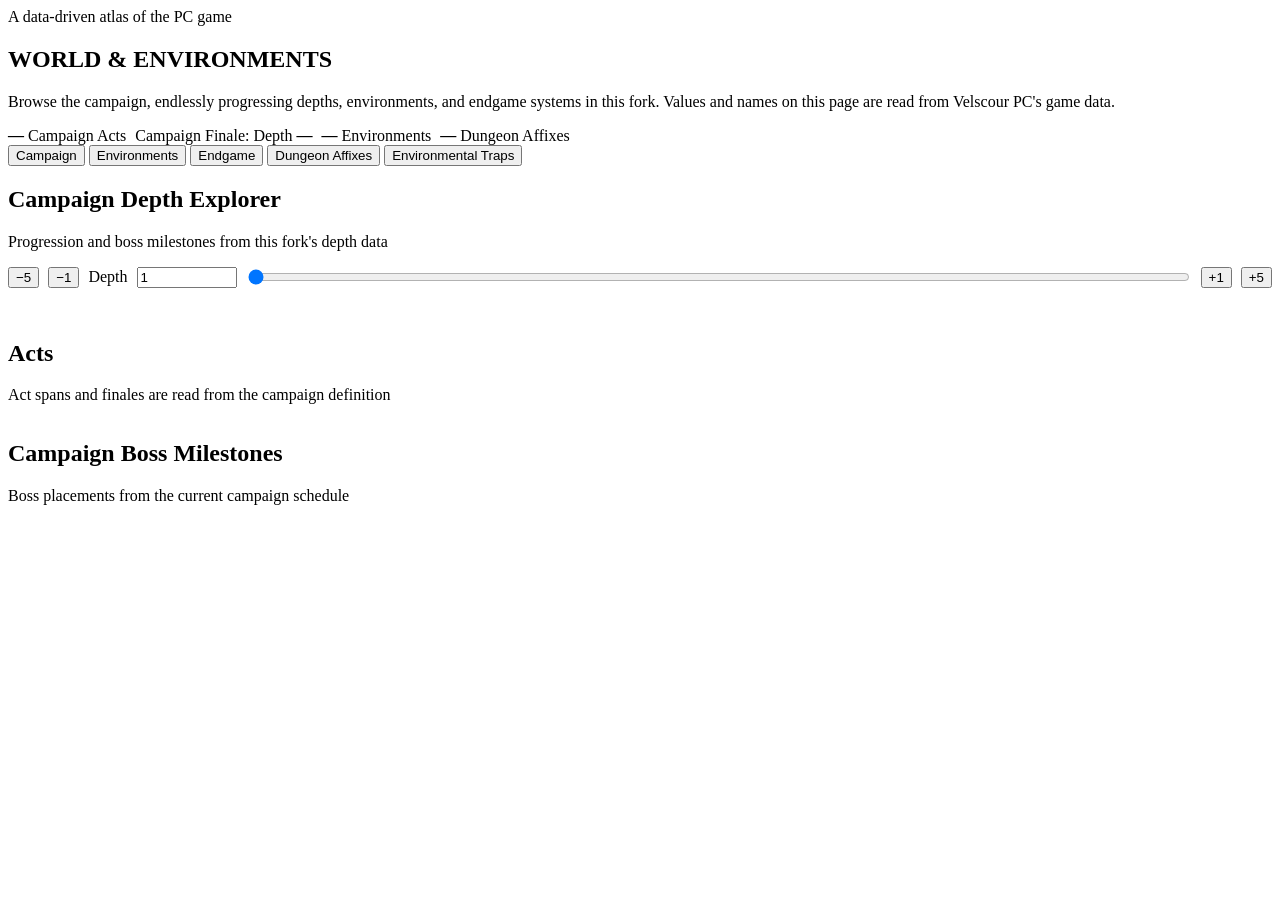
==== world.html @ 5cd25ce1 "Add environment-specific physical traps" ====
<!doctype html>
<html lang="en">
<head>
  <meta charset="utf-8">
  <meta name="viewport" content="width=device-width, initial-scale=1, viewport-fit=cover">
  <meta name="theme-color" content="#090706">
  <meta name="description" content="Explore Velscour PC's four-act, 100-depth campaign, environments, endgame activities, and dungeon affixes using data from the game.">
  <title>Velscour PC Wiki — World &amp; Environments</title>
  <link rel="icon" href="assets/ui/icon.png">
  <link rel="stylesheet" href="css/wiki.css">
  <style>
    .atlas-stats,.atlas-controls,.atlas-jumps,.atlas-tags{display:flex;flex-wrap:wrap;gap:9px;align-items:center}
    .atlas-controls{margin:16px 0}.atlas-controls input[type=range]{flex:1;min-width:180px;accent-color:var(--gold)}
    .atlas-controls input[type=number]{width:92px}.atlas-grid{display:grid;grid-template-columns:repeat(auto-fit,minmax(240px,1fr));gap:14px;margin:16px 0}
    .atlas-card{padding:17px;background:var(--card-bg);border:1px solid var(--border-highlight);border-radius:8px}
    .atlas-card h3{font:700 17px var(--font-title);color:var(--gold-bright);margin:5px 0 9px}.atlas-card p{color:var(--text-dim);line-height:1.5}
    .atlas-list{display:grid;grid-template-columns:repeat(auto-fit,minmax(260px,1fr));gap:10px;margin:14px 0}
    .atlas-row{padding:12px 14px;background:var(--panel);border:1px solid var(--border-soft);border-radius:6px}
    .atlas-row b{color:var(--text)}.atlas-row small{display:block;color:var(--text-dim);margin-top:4px;line-height:1.45}
    .atlas-search{width:min(400px,100%);padding:10px 12px;background:#0c0907;color:var(--text);border:1px solid var(--border-highlight);border-radius:4px}
    .atlas-filter{padding:9px;background:#0c0907;color:var(--text);border:1px solid var(--border-highlight);border-radius:4px}
    .atlas-tab[hidden],.atlas-empty[hidden]{display:none!important}.atlas-count{color:var(--text-dim);font-size:13px}
  </style>
</head>
<body>
  <script src="src/wiki/wiki-boot.js" data-wiki-active="world"></script>
  <section class="wiki-page-hero"><div class="wiki-page-hero-inner">
    <span class="wiki-eyebrow">A data-driven atlas of the PC game</span>
    <h1 class="wiki-page-title">WORLD &amp; <span>ENVIRONMENTS</span></h1>
    <p class="wiki-page-desc">Browse the campaign, endlessly progressing depths, environments, and endgame systems in this fork. Values and names on this page are read from Velscour PC's game data.</p>
    <div class="atlas-stats">
      <span class="wiki-stat-badge"><b id="world-act-count">—</b> Campaign Acts</span>
      <span class="wiki-stat-badge">Campaign Finale: Depth <b id="world-final-depth">—</b></span>
      <span class="wiki-stat-badge"><b id="world-biome-count">—</b> Environments</span>
      <span class="wiki-stat-badge"><b id="world-affix-count">—</b> Dungeon Affixes</span>
    </div>
  </div></section>
  <main class="wiki-main">
    <div class="wiki-tabs" role="tablist" aria-label="World topics">
      <button class="wiki-tab-btn active" type="button" role="tab" data-tab="campaign" aria-selected="true">Campaign</button>
      <button class="wiki-tab-btn" type="button" role="tab" data-tab="environments" aria-selected="false">Environments</button>
      <button class="wiki-tab-btn" type="button" role="tab" data-tab="endgame" aria-selected="false">Endgame</button>
      <button class="wiki-tab-btn" type="button" role="tab" data-tab="affixes" aria-selected="false">Dungeon Affixes</button>
      <button class="wiki-tab-btn" type="button" role="tab" data-tab="hazards" aria-selected="false">Environmental Traps</button>
    </div>
    <section class="atlas-tab" id="panel-campaign" role="tabpanel">
      <div class="wiki-section-header"><h2>Campaign Depth Explorer</h2><span class="wiki-section-sub">Progression and boss milestones from this fork's depth data</span></div>
      <div class="atlas-controls"><button class="wiki-pill" type="button" data-step="-5">−5</button><button class="wiki-pill" type="button" data-step="-1">−1</button><label class="wiki-badge gold" for="depth-number">Depth</label><input id="depth-number" type="number" min="1" value="1"><input id="depth-slider" type="range" min="1" value="1" aria-label="Campaign depth"><button class="wiki-pill" type="button" data-step="1">+1</button><button class="wiki-pill" type="button" data-step="5">+5</button></div>
      <div class="atlas-grid" id="depth-readout" aria-live="polite"></div>
      <div class="atlas-jumps" id="depth-jumps"></div>
      <div class="wiki-section-header"><h2>Acts</h2><span class="wiki-section-sub">Act spans and finales are read from the campaign definition</span></div>
      <div class="atlas-grid" id="acts-grid"></div>
      <div class="wiki-section-header"><h2>Campaign Boss Milestones</h2><span class="wiki-section-sub">Boss placements from the current campaign schedule</span></div>
      <div class="atlas-list" id="boss-list"></div>
    </section>
    <section class="atlas-tab" id="panel-environments" role="tabpanel" hidden>
      <div class="wiki-section-header"><h2>Environments</h2><span class="atlas-count" id="biome-count"></span></div>
      <div class="atlas-controls"><input class="atlas-search" id="biome-search" type="search" placeholder="Search environments, regions, or themes"><select class="atlas-filter" id="biome-filter" aria-label="Filter environment type"><option value="all">All types</option><option value="dungeon">Dungeons</option><option value="overworld">Overworlds</option><option value="town">Towns</option><option value="special">Special areas</option></select></div>
      <div class="atlas-grid" id="biome-grid"></div><p class="atlas-empty" id="biome-empty" hidden>No environments match this search.</p>
    </section>
    <section class="atlas-tab" id="panel-endgame" role="tabpanel" hidden>
      <div class="wiki-section-header"><h2>Beyond the Campaign</h2><span class="wiki-section-sub">Endgame activities remain separate from campaign progression</span></div>
      <div class="atlas-grid" id="endgame-grid"></div>
      <div class="wiki-section-header"><h2>Dungeon Random Events</h2><span class="wiki-section-sub">Names and event categories are read from the game event catalog</span></div>
      <div class="atlas-controls"><input class="atlas-search" id="event-search" type="search" placeholder="Search dungeon events"></div>
      <div class="atlas-grid" id="event-grid"></div>
    </section>
    <section class="atlas-tab" id="panel-affixes" role="tabpanel" hidden>
      <div class="wiki-section-header"><h2>Dungeon Affixes</h2><span class="atlas-count" id="affix-count"></span></div>
      <div class="atlas-controls"><input class="atlas-search" id="affix-search" type="search" placeholder="Search affix names and descriptions"></div>
      <div class="atlas-list" id="affix-list"></div><p class="atlas-empty" id="affix-empty" hidden>No affixes match this search.</p>
    </section>
    <section class="atlas-tab" id="panel-hazards" role="tabpanel" hidden>
      <div class="wiki-section-header"><h2>Environmental Traps</h2><span class="atlas-count" id="trap-type-count"></span></div>
      <p class="wiki-section-sub">Generated combat areas receive up to 3–12 sites, fewer when safe locations are scarce. Periodic hazards use independent randomized 8–16 second cycles; pressure and proximity hazards trigger when approached, and explosive obstacles trigger when destroyed. Standard direct hits start at 4% of target maximum health, heavy hits at 7.5%, capped at 10%; damage-over-time hazards deal 1% per second for at most three seconds. Campaign scaling caps at 1.35× and endgame scaling at 1.75×. Bosses take 20% of normal trap damage, never zero.</p>
      <div class="atlas-grid" id="trap-type-grid"></div>
      <div class="wiki-section-header"><h2>Environment Assignments</h2><span class="wiki-section-sub">Eligible hazards vary by area and its architectural or terrain theme.</span></div>
      <div class="atlas-grid" id="trap-environment-grid"></div>
    </section>
  </main>
  <script type="module">
    import { mountWikiShell, escapeHtml } from './src/wiki/wiki-shell.js';
    import { ACTS, FINAL_DEPTH, ENDGAME_START_DEPTH, MAX_DEPTH, SUPERBOSS_DEPTHS, depthLevel, superbossForDepth } from './src/data/depth.js';
    import { BIOME_BY_ID, BIOMES, BETA_BIOMES, TOWN_BIOME, ACT2_TOWN_BIOME, BREACH_BIOME, SCORPION_KING_PYRAMID_BIOME, biomesForDepth } from './src/data/biomes.js';
    import { DUNGEON_AFFIXES, MAX_AFFIX_SECTIONS, AFFIX_DEPTH_INTERVAL } from './src/data/dungeonaffixes.js';
    import { DUNGEON_EVENTS } from './src/game/dungeonevents.js';
    import { HERESIES, HERESY_MAX_RANK, HERESY_MILESTONES } from './src/data/heresies.js';
    import { MAX_BREACH_FLOOR, breachObjectiveCount } from './src/data/breach.js';
    import { RIFT_INSTABILITIES, PYLONS } from './src/data/rifts.js';
    import { MAX_UNBOUND_DEPTH } from './src/game/unbound.js';
    import { RAID_BOSSES } from './src/game/raid.js';
    import { RARITY, qualityAtDepth } from './src/data/items.js';
    import { ENVIRONMENT_TRAP_TYPES, trapProfileFor } from './src/game/environmenttraps.js';

    mountWikiShell({ active: 'world' });
    const $ = (id) => document.getElementById(id);
    const biomeById = BIOME_BY_ID;
    const allBiomes = [...new Map([TOWN_BIOME, ACT2_TOWN_BIOME, ...BIOMES, ...BETA_BIOMES, BREACH_BIOME, SCORPION_KING_PYRAMID_BIOME].filter(Boolean).map((b) => [b.id, b])).values()];
    $('world-act-count').textContent = String(ACTS.length);
    $('world-final-depth').textContent = String(FINAL_DEPTH);
    $('world-biome-count').textContent = String(allBiomes.length);
    $('world-affix-count').textContent = String(DUNGEON_AFFIXES.length);

    const raidById = Object.fromEntries(RAID_BOSSES.map((b) => [b.id, b]));
    const bossName = (key) => raidById[key]?.name || ({ velscour: 'Velscour' }[key]) || String(key || 'Unknown').replaceAll('_', ' ');
    $('acts-grid').innerHTML = ACTS.map((a) => `<article class="atlas-card"><span class="wiki-badge gold">Act ${a.act} · Depths ${a.start}–${a.end}</span><h3>${escapeHtml(a.name)}</h3><p>Finale at depth ${a.finaleDepth}: <b>${escapeHtml(bossName(a.finaleBoss))}</b>${a.midBoss ? `<br>Mid-act encounter: ${escapeHtml(bossName(a.midBoss))}` : ''}</p></article>`).join('');
    const milestones = Object.entries(SUPERBOSS_DEPTHS).map(([depth, key]) => ({ depth: Number(depth), key })).sort((a,b)=>a.depth-b.depth);
    $('boss-list').innerHTML = milestones.map((m) => `<div class="atlas-row"><b>Depth ${m.depth} · ${escapeHtml(bossName(m.key))}</b><small>${ACTS.find((a) => m.depth >= a.start && m.depth <= a.end)?.name || 'Campaign'}${m.depth === FINAL_DEPTH ? ' · Campaign finale' : ''}</small></div>`).join('');

    const depthSlider = $('depth-slider'), depthNumber = $('depth-number');
    depthSlider.max = String(FINAL_DEPTH); depthNumber.max = String(FINAL_DEPTH);
    function updateDepth(raw) {
      const d = Math.max(1, Math.min(FINAL_DEPTH, Math.round(Number(raw) || 1)));
      depthSlider.value = depthNumber.value = String(d);
      const act = ACTS.find((a) => d >= a.start && d <= a.end) || ACTS[0];
      const boss = superbossForDepth(d);
      const rarity = RARITY[qualityAtDepth(d)] || RARITY[0];
      const available = (biomesForDepth(d) || []).map((id) => biomeById[id]).filter(Boolean);
      $('depth-readout').innerHTML = `<article class="atlas-card"><span class="wiki-eyebrow">Current Act</span><h3>Act ${act.act}: ${escapeHtml(act.name)}</h3><p>Depth ${d} of ${FINAL_DEPTH}${d === FINAL_DEPTH ? ' · Campaign finale' : ''}</p></article><article class="atlas-card"><span class="wiki-eyebrow">Encounter &amp; Progression</span><h3>${boss ? escapeHtml(bossName(boss)) : 'Campaign floor'}</h3><p>Character progression level: ${depthLevel(d)}. ${boss ? 'Boss encounter scheduled at this depth.' : 'Explore the generated floor and follow the active objectives.'}</p></article><article class="atlas-card"><span class="wiki-eyebrow">Ground Gear</span><h3 style="color:${escapeHtml(rarity.color)}">${escapeHtml(rarity.name)}</h3><p>Current depth quality reference. Eligible environments: ${available.length ? available.map((b)=>escapeHtml(b.name)).join(', ') : 'set-piece area'}.</p></article>`;
      const url = new URL(location.href); url.searchParams.set('depth', String(d)); history.replaceState({}, '', url);
    }
    depthSlider.addEventListener('input', () => updateDepth(depthSlider.value));
    depthNumber.addEventListener('change', () => updateDepth(depthNumber.value));
    document.querySelectorAll('[data-step]').forEach((b)=>b.addEventListener('click',()=>updateDepth(Number(depthSlider.value)+Number(b.dataset.step))));
    const jumps = [...new Set([1, ...ACTS.map(a=>a.start), ...ACTS.map(a=>a.finaleDepth), FINAL_DEPTH])].sort((a,b)=>a-b);
    $('depth-jumps').innerHTML = jumps.map((d)=>`<button class="wiki-pill" type="button" data-depth="${d}">Depth ${d}</button>`).join('');
    $('depth-jumps').addEventListener('click',(e)=>{const b=e.target.closest('[data-depth]');if(b)updateDepth(b.dataset.depth)});
    const queryDepth = Number(new URLSearchParams(location.search).get('depth')) || 1;
    updateDepth(queryDepth);

    function renderBiomes() {
      const q = $('biome-search').value.trim().toLowerCase(), type = $('biome-filter').value;
      const rows = allBiomes.filter((b)=>{
        const isTown=!!b.town, isOver=!!b.overworld;
        const kind=isTown?'town':isOver?'overworld':(b.id==='breach'||b.id==='scorpion_king_pyramid')?'special':'dungeon';
        return (type==='all'||type===kind) && (!q||`${b.name} ${b.id} ${(b.adj||[]).join(' ')} ${b.el||''}`.toLowerCase().includes(q));
      });
      $('biome-count').textContent=`${rows.length} of ${allBiomes.length}`;
      $('biome-grid').innerHTML=rows.map((b)=>`<article class="atlas-card"><span class="wiki-badge">${b.town?'Town':b.overworld?'Overworld':(['breach','scorpion_king_pyramid'].includes(b.id)?'Special area':'Dungeon')}</span><h3>${escapeHtml(b.name)}</h3><p>${escapeHtml((b.adj||[]).join(' · ') || 'A region of Velscour.')}</p><div class="atlas-tags"><span class="wiki-badge gold">${escapeHtml((b.el||'physical').toUpperCase())}</span><span class="wiki-badge">${escapeHtml(b.id)}</span></div></article>`).join('');
      $('biome-empty').hidden=rows.length>0;
    }
    $('biome-search').addEventListener('input',renderBiomes); $('biome-filter').addEventListener('change',renderBiomes); renderBiomes();
    const biomeQuery=new URLSearchParams(location.search).get('q'); if(biomeQuery){$('biome-search').value=biomeQuery;renderBiomes()}

    const endgame = [
      {title:'Infinite Depth Progression',text:`The fixed campaign ends at depth ${FINAL_DEPTH}. Endless endgame depths begin at ${ENDGAME_START_DEPTH}; the depth system has no designed finite cap (safe integer ceiling ${MAX_DEPTH.toLocaleString()}).`},
      {title:'Dungeon Affixes',text:`The affix system defines ${DUNGEON_AFFIXES.length} affixes. Campaign/endgame affix selection follows the live depth and completion-streak rules.`},
      {title:'Altar of Heresy',text:`${HERESIES.length} heresies are defined, with a maximum combined rank of ${HERESY_MAX_RANK}. Milestones and effects are calculated from the game's heresy data.`},
      {title:'Abyssal Rifts',text:`Rift runs use the game's current quota, timer, instability, and pylon systems (${RIFT_INSTABILITIES.length} instability entries; ${PYLONS.length} pylon types).`},
      {title:'Eternal Breach',text:`The Breach has ${MAX_BREACH_FLOOR} floors. Its objective count scales from ${breachObjectiveCount(1)} at the opening through ${breachObjectiveCount(MAX_BREACH_FLOOR)} at the final floor.`},
      {title:'Unbound Exploration',text:`The Unbound system has a maximum depth of ${MAX_UNBOUND_DEPTH} and retains its own access and key-spending rules.`},
    ];
    $('endgame-grid').innerHTML=endgame.map((x)=>`<article class="atlas-card"><span class="wiki-eyebrow">Endgame System</span><h3>${escapeHtml(x.title)}</h3><p>${escapeHtml(x.text)}</p></article>`).join('');
    function renderEvents(){const query=$('event-search').value.trim().toLowerCase();const routeEvent=new URLSearchParams(location.search).get('event');const rows=DUNGEON_EVENTS.filter(e=>(!query||`${e.name} ${e.id} ${e.category} ${e.rarity}`.toLowerCase().includes(query))&&(!routeEvent||e.id===routeEvent));$('event-grid').innerHTML=rows.map(e=>`<article class="atlas-card"><span class="wiki-badge gold">${escapeHtml(e.category)} · ${escapeHtml(e.rarity)}</span><h3>${escapeHtml(e.name)}</h3><p>Dungeon event · ${escapeHtml(e.mode||e.id)}</p></article>`).join('');}
    const eventQuery=new URLSearchParams(location.search).get('event');if(eventQuery){const event=DUNGEON_EVENTS.find(e=>e.id===eventQuery);if(event)$('event-search').value=event.name;}
    $('event-search').addEventListener('input',renderEvents);renderEvents();

    function renderAffixes(){const q=$('affix-search').value.trim().toLowerCase();const rows=DUNGEON_AFFIXES.filter(a=>`${a.name} ${a.desc} ${a.id}`.toLowerCase().includes(q));$('affix-count').textContent=`${rows.length} of ${DUNGEON_AFFIXES.length}`;$('affix-list').innerHTML=rows.map(a=>`<div class="atlas-row"><b>${escapeHtml(a.name||a.id)}</b><small>${escapeHtml(a.desc||'Dungeon modifier')}</small></div>`).join('');$('affix-empty').hidden=rows.length>0;}
    const affixQuery=new URLSearchParams(location.search).get('q');if(affixQuery)$('affix-search').value=affixQuery;$('affix-search').addEventListener('input',renderAffixes);renderAffixes();
    const trapTypes = Object.entries(ENVIRONMENT_TRAP_TYPES);
    $('trap-type-count').textContent = `${trapTypes.length} hazard types`;
    $('trap-type-grid').innerHTML = trapTypes.map(([id, trap]) => `<article class="atlas-card"><span class="wiki-badge gold">${escapeHtml(trap.element)} · ${trap.mode === 'dot' ? 'damage over time' : 'direct damage'}</span><h3>${escapeHtml(trap.name)}</h3><p>${trap.mode === 'dot' ? 'Telegraphed hazard that deals short, capped exposure damage.' : 'Visible hazard with a warning before a capped hit.'} ${trap.destructible ? 'Destroyed by attacking its breakable fixture.' : trap.trigger === 'pressure' ? 'Activated by stepping onto its plate.' : trap.trigger === 'proximity' ? 'Activated by a nearby creature.' : 'Periodic activation uses randomized 8–16 second intervals.'}</p></article>`).join('');
    const trapEnvironments = allBiomes.filter((b) => !b.town && !['town','act2_town'].includes(b.id)).map((b) => ({ biome: b, ids: trapProfileFor(b.id) }));
    $('trap-environment-grid').innerHTML = trapEnvironments.map(({biome,ids}) => `<article class="atlas-card"><span class="wiki-badge">${escapeHtml(biome.id)}</span><h3>${escapeHtml(biome.name)}</h3><p>${ids.map((id) => escapeHtml(ENVIRONMENT_TRAP_TYPES[id]?.name || id)).join(' · ')}</p></article>`).join('');
    const tabButtons=[...document.querySelectorAll('.wiki-tab-btn[data-tab]')], panels=[...document.querySelectorAll('.atlas-tab')];
    function setTab(tab){if(!panels.some(p=>p.id===`panel-${tab}`))tab='campaign';tabButtons.forEach(b=>{const on=b.dataset.tab===tab;b.classList.toggle('active',on);b.setAttribute('aria-selected',String(on))});panels.forEach(p=>p.hidden=p.id!==`panel-${tab}`);const u=new URL(location.href);u.searchParams.set('tab',tab);history.replaceState({},'',u);}
    tabButtons.forEach(b=>b.addEventListener('click',()=>setTab(b.dataset.tab)));
    const wanted=new URLSearchParams(location.search).get('tab');if(wanted)setTab(wanted);
  </script>
</body>
</html>
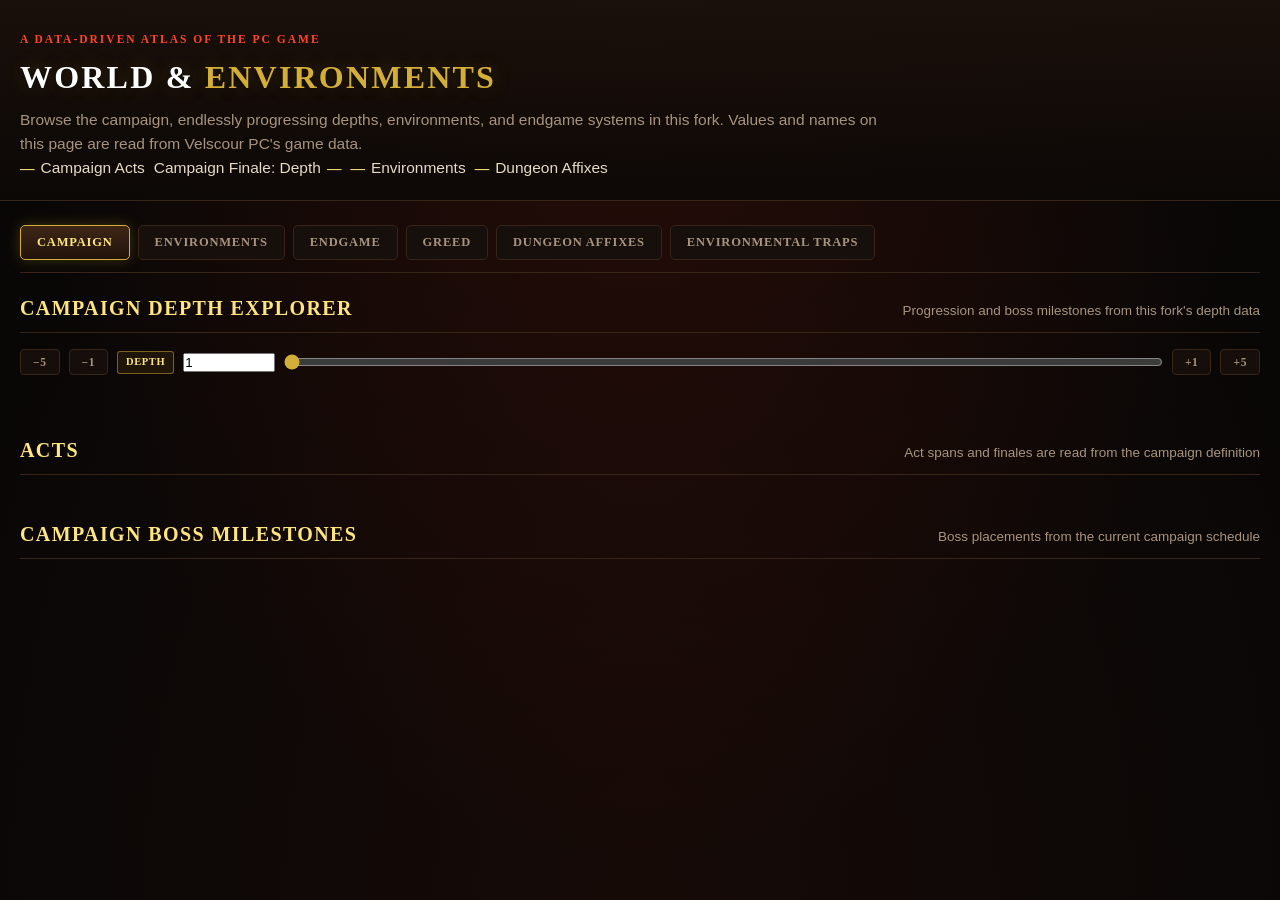
==== commit 2029bd9d: "Unify endgame Greed settings and rewards" ====
--- a/world.html
+++ b/world.html
@@ -40,6 +40,7 @@
       <button class="wiki-tab-btn active" type="button" role="tab" data-tab="campaign" aria-selected="true">Campaign</button>
       <button class="wiki-tab-btn" type="button" role="tab" data-tab="environments" aria-selected="false">Environments</button>
       <button class="wiki-tab-btn" type="button" role="tab" data-tab="endgame" aria-selected="false">Endgame</button>
+      <button class="wiki-tab-btn" type="button" role="tab" data-tab="greed" aria-selected="false">Greed</button>
       <button class="wiki-tab-btn" type="button" role="tab" data-tab="affixes" aria-selected="false">Dungeon Affixes</button>
       <button class="wiki-tab-btn" type="button" role="tab" data-tab="hazards" aria-selected="false">Environmental Traps</button>
     </div>
@@ -65,6 +66,11 @@
       <div class="atlas-controls"><input class="atlas-search" id="event-search" type="search" placeholder="Search dungeon events"></div>
       <div class="atlas-grid" id="event-grid"></div>
     </section>
+    <section class="atlas-tab" id="panel-greed" role="tabpanel" hidden>
+      <div class="wiki-section-header"><h2>Greed Difficulty &amp; Rewards</h2><span class="wiki-section-sub">Unlocked only after Velscour falls; applies to Depth 101+ dungeon environments.</span></div>
+      <p class="dim">Choose a level at the Portal to the Depths between environments. Each selected level adds exactly one randomized affix, with no duplicates from the same affix category. The generated affix set stays fixed when reopening the portal and remains locked for the run. Death does not lower Greed or reset the active affixes. Reward bonuses are additive to existing world reward dials; loot eligibility and item tiers are unchanged.</p>
+      <div class="atlas-list" id="greed-level-list"></div>
+    </section>
     <section class="atlas-tab" id="panel-affixes" role="tabpanel" hidden>
       <div class="wiki-section-header"><h2>Dungeon Affixes</h2><span class="atlas-count" id="affix-count"></span></div>
       <div class="atlas-controls"><input class="atlas-search" id="affix-search" type="search" placeholder="Search affix names and descriptions"></div>
@@ -82,7 +88,8 @@
     import { mountWikiShell, escapeHtml } from './src/wiki/wiki-shell.js';
     import { ACTS, FINAL_DEPTH, ENDGAME_START_DEPTH, MAX_DEPTH, SUPERBOSS_DEPTHS, depthLevel, superbossForDepth } from './src/data/depth.js';
     import { BIOME_BY_ID, BIOMES, BETA_BIOMES, TOWN_BIOME, ACT2_TOWN_BIOME, BREACH_BIOME, SCORPION_KING_PYRAMID_BIOME, biomesForDepth } from './src/data/biomes.js';
-    import { DUNGEON_AFFIXES, MAX_AFFIX_SECTIONS, AFFIX_DEPTH_INTERVAL } from './src/data/dungeonaffixes.js';
+    import { DUNGEON_AFFIXES, MAX_AFFIX_SECTIONS } from './src/data/dungeonaffixes.js';
+    import { GREED_LEVELS } from './src/game/greed.js';
     import { DUNGEON_EVENTS } from './src/game/dungeonevents.js';
     import { HERESIES, HERESY_MAX_RANK, HERESY_MILESTONES } from './src/data/heresies.js';
     import { MAX_BREACH_FLOOR, breachObjectiveCount } from './src/data/breach.js';
@@ -144,13 +151,15 @@
 
     const endgame = [
       {title:'Infinite Depth Progression',text:`The fixed campaign ends at depth ${FINAL_DEPTH}. Endless endgame depths begin at ${ENDGAME_START_DEPTH}; the depth system has no designed finite cap (safe integer ceiling ${MAX_DEPTH.toLocaleString()}).`},
-      {title:'Dungeon Affixes',text:`The affix system defines ${DUNGEON_AFFIXES.length} affixes. Campaign/endgame affix selection follows the live depth and completion-streak rules.`},
+      {title:'Dungeon Affixes',text:`The catalog defines ${DUNGEON_AFFIXES.length} active affixes across distinct categories. At Depth 101+, the selected Greed level sets the exact affix count; there is no five-depth automatic escalation.`},
+      {title:'Greed',text:'After defeating Velscour, select Greed 0-5 in the Portal to the Depths. Each level adds that many randomized affixes and the matching gold, XP, and loot bonuses. The selection persists through death.'},
       {title:'Altar of Heresy',text:`${HERESIES.length} heresies are defined, with a maximum combined rank of ${HERESY_MAX_RANK}. Milestones and effects are calculated from the game's heresy data.`},
       {title:'Abyssal Rifts',text:`Rift runs use the game's current quota, timer, instability, and pylon systems (${RIFT_INSTABILITIES.length} instability entries; ${PYLONS.length} pylon types).`},
       {title:'Eternal Breach',text:`The Breach has ${MAX_BREACH_FLOOR} floors. Its objective count scales from ${breachObjectiveCount(1)} at the opening through ${breachObjectiveCount(MAX_BREACH_FLOOR)} at the final floor.`},
       {title:'Unbound Exploration',text:`The Unbound system has a maximum depth of ${MAX_UNBOUND_DEPTH} and retains its own access and key-spending rules.`},
     ];
     $('endgame-grid').innerHTML=endgame.map((x)=>`<article class="atlas-card"><span class="wiki-eyebrow">Endgame System</span><h3>${escapeHtml(x.title)}</h3><p>${escapeHtml(x.text)}</p></article>`).join('');
+    $('greed-level-list').innerHTML=GREED_LEVELS.map((x)=>`<article class="atlas-row"><b>Greed ${x.level}: ${escapeHtml(x.name)}</b><small>${x.affixes} affix${x.affixes===1?'':'es'} � Gold +${x.goldPct}% � Experience +${x.xpPct}% � Loot quantity +${x.lootPct}%</small></article>`).join('');
     function renderEvents(){const query=$('event-search').value.trim().toLowerCase();const routeEvent=new URLSearchParams(location.search).get('event');const rows=DUNGEON_EVENTS.filter(e=>(!query||`${e.name} ${e.id} ${e.category} ${e.rarity}`.toLowerCase().includes(query))&&(!routeEvent||e.id===routeEvent));$('event-grid').innerHTML=rows.map(e=>`<article class="atlas-card"><span class="wiki-badge gold">${escapeHtml(e.category)} · ${escapeHtml(e.rarity)}</span><h3>${escapeHtml(e.name)}</h3><p>Dungeon event · ${escapeHtml(e.mode||e.id)}</p></article>`).join('');}
     const eventQuery=new URLSearchParams(location.search).get('event');if(eventQuery){const event=DUNGEON_EVENTS.find(e=>e.id===eventQuery);if(event)$('event-search').value=event.name;}
     $('event-search').addEventListener('input',renderEvents);renderEvents();
@@ -160,6 +169,8 @@
     const trapTypes = Object.entries(ENVIRONMENT_TRAP_TYPES);
     $('trap-type-count').textContent = `${trapTypes.length} hazard types`;
     $('trap-type-grid').innerHTML = trapTypes.map(([id, trap]) => `<article class="atlas-card"><span class="wiki-badge gold">${escapeHtml(trap.element)} · ${trap.mode === 'dot' ? 'damage over time' : 'direct damage'}</span><h3>${escapeHtml(trap.name)}</h3><p>${trap.mode === 'dot' ? 'Telegraphed hazard that deals short, capped exposure damage.' : 'Visible hazard with a warning before a capped hit.'} ${trap.destructible ? 'Destroyed by attacking its breakable fixture.' : trap.trigger === 'pressure' ? 'Activated by stepping onto its plate.' : trap.trigger === 'proximity' ? 'Activated by a nearby creature.' : 'Periodic activation uses randomized 8–16 second intervals.'}</p></article>`).join('');
+    const dartTrapIndex = trapTypes.findIndex(([id]) => id === 'dartTrap');
+    if (dartTrapIndex >= 0) $('trap-type-grid').children[dartTrapIndex].querySelector('p').textContent = 'Wall apertures warn before firing three physical projectiles across a clear lane. Material variants include physical iron darts and poison darts in tomb and crypt walls. Each trap is assigned a visible pressure plate, lane proximity, or periodic trigger.';
     const trapEnvironments = allBiomes.filter((b) => !b.town && !['town','act2_town'].includes(b.id)).map((b) => ({ biome: b, ids: trapProfileFor(b.id) }));
     $('trap-environment-grid').innerHTML = trapEnvironments.map(({biome,ids}) => `<article class="atlas-card"><span class="wiki-badge">${escapeHtml(biome.id)}</span><h3>${escapeHtml(biome.name)}</h3><p>${ids.map((id) => escapeHtml(ENVIRONMENT_TRAP_TYPES[id]?.name || id)).join(' · ')}</p></article>`).join('');
     const tabButtons=[...document.querySelectorAll('.wiki-tab-btn[data-tab]')], panels=[...document.querySelectorAll('.atlas-tab')];
--- a/css/wiki.css
+++ b/css/wiki.css
@@ -0,0 +1,937 @@
+/* ==========================================================================
+   VELSCOUR ONLINE — OFFICIAL WIKI & COMPENDIUM DESIGN SYSTEM
+   Shared Gothic Theme, Navigation Shell, Omni-Search, Cards, Tables & Modals
+   ========================================================================== */
+
+@import url("cursor.css");
+
+:root {
+  --bg: #090706;
+  --bg-darker: #050403;
+  --panel: #140d0a;
+  --panel-alt: #1a110d;
+  --panel-hover: #211610;
+  --card-bg: #18110d;
+  --card-hover: #221813;
+  --border: #382519;
+  --border-soft: rgba(112, 72, 40, 0.32);
+  --border-highlight: #704828;
+  --gold: #d4af37;
+  --gold-bright: #ffe57f;
+  --gold-dim: #9a7b2c;
+  --crimson: #c22f1c;
+  --crimson-bright: #ff4528;
+  --crimson-glow: rgba(194, 47, 28, 0.4);
+  --cyan: #4aa8ff;
+  --violet: #b066ff;
+  --emerald: #66e044;
+  --text: #e6dac6;
+  --text-dim: #a8947e;
+  --text-muted: #73604f;
+  --font-title: 'Cinzel', serif;
+  --font-body: 'Alegreya Sans', sans-serif;
+}
+
+* {
+  box-sizing: border-box;
+  margin: 0;
+  padding: 0;
+}
+
+html {
+  scroll-behavior: smooth;
+}
+
+body {
+  background-color: var(--bg);
+  color: var(--text);
+  font-family: var(--font-body);
+  font-size: 15.5px;
+  line-height: 1.55;
+  min-height: 100vh;
+  overflow-x: hidden;
+  display: flex;
+  flex-direction: column;
+  background-image:
+    radial-gradient(ellipse at 50% 0%, rgba(138, 28, 12, 0.20) 0%, rgba(9, 7, 6, 0) 68%),
+    radial-gradient(ellipse at 50% 100%, rgba(60, 20, 10, 0.26) 0%, rgba(9, 7, 6, 0) 80%);
+  background-attachment: fixed;
+}
+
+/* Custom Scrollbars */
+::-webkit-scrollbar {
+  width: 8px;
+  height: 8px;
+}
+::-webkit-scrollbar-track {
+  background: #0c0807;
+}
+::-webkit-scrollbar-thumb {
+  background: #382519;
+  border-radius: 4px;
+  border: 1px solid #1a120e;
+}
+::-webkit-scrollbar-thumb:hover {
+  background: #603d25;
+}
+
+a {
+  color: var(--gold);
+  text-decoration: none;
+}
+a:hover {
+  color: var(--gold-bright);
+}
+
+/* ==========================================================================
+   Unified Wiki Sticky Shell (Topbar + Category Navigation + Omni-Search)
+   ========================================================================== */
+
+.wiki-shell-header {
+  position: sticky;
+  top: 0;
+  z-index: 200;
+  background: rgba(11, 8, 6, 0.96);
+  backdrop-filter: blur(12px);
+  -webkit-backdrop-filter: blur(12px);
+  border-bottom: 1px solid var(--border);
+  box-shadow: 0 6px 26px rgba(0, 0, 0, 0.85);
+}
+
+.wiki-topbar {
+  max-width: 1460px;
+  margin: 0 auto;
+  padding: 10px 20px;
+  display: flex;
+  align-items: center;
+  justify-content: space-between;
+  gap: 16px;
+}
+
+.wiki-brand {
+  display: inline-flex;
+  align-items: center;
+  gap: 11px;
+  text-decoration: none;
+  color: #fff;
+  flex-shrink: 0;
+}
+
+.wiki-brand-logo {
+  width: 36px;
+  height: 36px;
+  object-fit: contain;
+  filter: drop-shadow(0 0 8px rgba(212, 175, 55, 0.55));
+}
+
+.wiki-brand-text {
+  display: flex;
+  flex-direction: column;
+  line-height: 1.1;
+}
+
+.wiki-brand-title {
+  font-family: var(--font-title);
+  font-size: 18px;
+  font-weight: 900;
+  letter-spacing: 2px;
+  color: #fff;
+  text-transform: uppercase;
+}
+
+.wiki-brand-title span {
+  color: var(--gold);
+}
+
+.wiki-brand-sub {
+  font-size: 11px;
+  letter-spacing: 1.4px;
+  text-transform: uppercase;
+  color: var(--text-dim);
+}
+
+/* Global Omni-Search */
+.wiki-omnisearch {
+  position: relative;
+  flex: 1 1 360px;
+  max-width: 500px;
+}
+
+.wiki-omnisearch-input-wrap {
+  position: relative;
+  display: flex;
+  align-items: center;
+}
+
+.wiki-omnisearch-icon {
+  position: absolute;
+  left: 11px;
+  color: var(--text-muted);
+  font-size: 14px;
+  pointer-events: none;
+}
+
+.wiki-omnisearch input {
+  width: 100%;
+  background: #140d0a;
+  border: 1px solid var(--border);
+  border-radius: 5px;
+  color: #fff;
+  font-family: var(--font-body);
+  font-size: 14.5px;
+  padding: 7px 62px 7px 34px;
+  outline: none;
+  transition: border-color 0.2s, box-shadow 0.2s, background 0.2s;
+}
+
+.wiki-omnisearch input:focus {
+  border-color: var(--gold);
+  background: #1b120d;
+  box-shadow: 0 0 12px rgba(212, 175, 55, 0.28);
+}
+
+.wiki-omnisearch-kbd {
+  position: absolute;
+  right: 9px;
+  font-size: 11px;
+  font-family: monospace;
+  color: var(--text-muted);
+  background: rgba(30, 20, 14, 0.9);
+  border: 1px solid var(--border);
+  border-radius: 3px;
+  padding: 1px 6px;
+  pointer-events: none;
+}
+
+.wiki-omni-dropdown {
+  position: absolute;
+  top: calc(100% + 6px);
+  left: 0;
+  right: 0;
+  background: #140d0a;
+  border: 1px solid var(--gold-dim);
+  border-radius: 6px;
+  box-shadow: 0 14px 40px rgba(0, 0, 0, 0.92);
+  max-height: 440px;
+  overflow-y: auto;
+  display: none;
+  z-index: 300;
+}
+
+.wiki-omni-dropdown.open {
+  display: block;
+}
+
+.wiki-omni-group {
+  padding: 6px 12px 4px;
+  font-family: var(--font-title);
+  font-size: 10.5px;
+  letter-spacing: 1.2px;
+  text-transform: uppercase;
+  color: var(--gold);
+  background: rgba(28, 18, 12, 0.85);
+  border-bottom: 1px solid rgba(80, 50, 30, 0.35);
+}
+
+.wiki-omni-item {
+  display: flex;
+  align-items: center;
+  justify-content: space-between;
+  gap: 10px;
+  padding: 8px 12px;
+  color: var(--text);
+  text-decoration: none;
+  border-bottom: 1px solid rgba(56, 37, 25, 0.45);
+  transition: background 0.12s;
+  cursor: pointer;
+}
+
+.wiki-omni-item:hover,
+.wiki-omni-item.active {
+  background: #241811;
+  color: #fff;
+}
+
+.wiki-omni-item-main {
+  display: flex;
+  flex-direction: column;
+  min-width: 0;
+}
+
+.wiki-omni-item-title {
+  font-weight: 700;
+  font-size: 14px;
+  color: var(--gold-bright);
+  white-space: nowrap;
+  overflow: hidden;
+  text-overflow: ellipsis;
+}
+
+.wiki-omni-item-sub {
+  font-size: 12px;
+  color: var(--text-dim);
+  white-space: nowrap;
+  overflow: hidden;
+  text-overflow: ellipsis;
+}
+
+.wiki-omni-badge {
+  font-family: var(--font-title);
+  font-size: 10px;
+  letter-spacing: 0.6px;
+  padding: 2px 7px;
+  border-radius: 3px;
+  background: #1b120d;
+  border: 1px solid var(--border);
+  color: var(--text-dim);
+  flex-shrink: 0;
+  text-transform: uppercase;
+}
+
+.wiki-omni-empty {
+  padding: 18px 14px;
+  text-align: center;
+  color: var(--text-muted);
+  font-size: 13.5px;
+}
+
+/* External Actions in Topbar */
+.wiki-top-actions {
+  display: flex;
+  align-items: center;
+  gap: 8px;
+  flex-shrink: 0;
+}
+
+.btn-wiki-ext {
+  background: linear-gradient(180deg, #251710 0%, #140c08 100%);
+  color: var(--text);
+  border: 1px solid var(--border-highlight);
+  font-family: var(--font-title);
+  font-size: 11.5px;
+  font-weight: 700;
+  letter-spacing: 0.9px;
+  text-transform: uppercase;
+  padding: 7px 13px;
+  border-radius: 4px;
+  display: inline-flex;
+  align-items: center;
+  gap: 6px;
+  transition: all 0.18s ease;
+  text-decoration: none;
+}
+
+.btn-wiki-ext:hover {
+  background: linear-gradient(180deg, #362217 0%, #20130c 100%);
+  border-color: var(--gold);
+  color: #fff;
+}
+
+.btn-wiki-play {
+  background: linear-gradient(180deg, #d84018 0%, #8a1907 100%);
+  color: #fff !important;
+  border: 1px solid #ff7d44;
+  font-family: var(--font-title);
+  font-size: 12px;
+  font-weight: 700;
+  letter-spacing: 1.1px;
+  text-transform: uppercase;
+  padding: 7px 15px;
+  border-radius: 4px;
+  box-shadow: 0 0 14px rgba(216, 64, 24, 0.45), inset 0 1px 0 rgba(255, 255, 255, 0.25);
+  display: inline-flex;
+  align-items: center;
+  gap: 6px;
+  transition: all 0.2s ease;
+  text-decoration: none;
+}
+
+.btn-wiki-play:hover {
+  background: linear-gradient(180deg, #ff5122 0%, #a8200a 100%);
+  box-shadow: 0 0 22px rgba(255, 81, 34, 0.75);
+  transform: translateY(-1px);
+}
+
+/* Sub-navigation Strip (8 Wiki Sections) */
+.wiki-subnav {
+  background: rgba(18, 12, 9, 0.94);
+  border-top: 1px solid rgba(80, 52, 32, 0.32);
+}
+
+.wiki-subnav-inner {
+  max-width: 1460px;
+  margin: 0 auto;
+  padding: 0 16px;
+  display: flex;
+  align-items: center;
+  gap: 2px;
+  overflow-x: auto;
+  scrollbar-width: none;
+}
+
+.wiki-subnav-inner::-webkit-scrollbar {
+  display: none;
+}
+
+.wiki-nav-link {
+  display: inline-flex;
+  align-items: center;
+  gap: 6px;
+  padding: 9px 14px;
+  color: var(--text-dim);
+  font-family: var(--font-title);
+  font-size: 12px;
+  font-weight: 700;
+  letter-spacing: 0.9px;
+  text-transform: uppercase;
+  white-space: nowrap;
+  border-bottom: 2px solid transparent;
+  transition: color 0.18s, background 0.18s, border-color 0.18s;
+  text-decoration: none;
+}
+
+.wiki-nav-link:hover {
+  color: var(--gold-bright);
+  background: rgba(212, 175, 55, 0.06);
+}
+
+.wiki-nav-link.active {
+  color: var(--gold-bright);
+  border-bottom-color: var(--gold);
+  background: linear-gradient(180deg, rgba(212, 175, 55, 0.03) 0%, rgba(212, 175, 55, 0.13) 100%);
+}
+
+.wiki-nav-count {
+  font-family: var(--font-body);
+  font-size: 11px;
+  font-weight: 700;
+  color: var(--text-muted);
+  background: rgba(10, 6, 4, 0.65);
+  border: 1px solid rgba(90, 60, 38, 0.45);
+  padding: 0 5px;
+  border-radius: 10px;
+}
+
+.wiki-nav-link.active .wiki-nav-count {
+  color: var(--gold);
+  border-color: rgba(212, 175, 55, 0.5);
+}
+
+/* ==========================================================================
+   Page Hero Header & Stats Ribbon
+   ========================================================================== */
+
+.wiki-page-hero {
+  background: linear-gradient(180deg, rgba(26, 16, 11, 0.95) 0%, rgba(12, 8, 6, 0.92) 100%);
+  border-bottom: 1px solid var(--border);
+  padding: 26px 20px 20px;
+  position: relative;
+  overflow: hidden;
+}
+
+.wiki-page-hero-inner {
+  max-width: 1420px;
+  margin: 0 auto;
+  position: relative;
+  z-index: 2;
+}
+
+.wiki-eyebrow {
+  display: inline-block;
+  font-family: var(--font-title);
+  font-size: 11.5px;
+  font-weight: 700;
+  letter-spacing: 2px;
+  text-transform: uppercase;
+  color: var(--crimson-bright);
+  margin-bottom: 4px;
+}
+
+.wiki-page-title {
+  font-family: var(--font-title);
+  font-size: clamp(22px, 3vw, 32px);
+  font-weight: 900;
+  letter-spacing: 2.2px;
+  color: #fff;
+  text-transform: uppercase;
+  text-shadow: 0 2px 10px rgba(0, 0, 0, 0.85), 0 0 18px rgba(212, 175, 55, 0.28);
+}
+
+.wiki-page-title span {
+  color: var(--gold);
+}
+
+.wiki-page-desc {
+  color: var(--text-dim);
+  font-size: 15.5px;
+  max-width: 880px;
+  margin-top: 6px;
+}
+
+.wiki-stats-ribbon {
+  display: flex;
+  flex-wrap: wrap;
+  gap: 10px 24px;
+  align-items: center;
+  margin-top: 16px;
+  padding-top: 12px;
+  border-top: 1px solid rgba(120, 80, 50, 0.22);
+  font-size: 13px;
+  color: var(--text-dim);
+}
+
+.wiki-stat-badge {
+  display: inline-flex;
+  align-items: center;
+  gap: 6px;
+}
+
+.wiki-stat-badge b {
+  color: var(--gold-bright);
+  font-family: var(--font-title);
+  font-size: 14.5px;
+}
+
+/* ==========================================================================
+   Main Content Container, Controls, Filter Pills, Sliders & Sub-Tabs
+   ========================================================================== */
+
+.wiki-main {
+  flex: 1;
+  width: 100%;
+  max-width: 1420px;
+  margin: 0 auto;
+  padding: 24px 20px 60px;
+}
+
+.wiki-toolbar {
+  background: rgba(18, 12, 9, 0.94);
+  border: 1px solid var(--border);
+  border-radius: 6px;
+  padding: 14px 16px;
+  margin-bottom: 22px;
+  box-shadow: 0 6px 20px rgba(0, 0, 0, 0.55);
+  display: flex;
+  flex-direction: column;
+  gap: 12px;
+}
+
+.wiki-toolbar-row {
+  display: flex;
+  flex-wrap: wrap;
+  align-items: center;
+  gap: 10px;
+}
+
+.wiki-search-field {
+  flex: 1 1 260px;
+  position: relative;
+}
+
+.wiki-search-field input {
+  width: 100%;
+  background: #110b08;
+  border: 1px solid var(--border);
+  border-radius: 4px;
+  color: #fff;
+  font-family: var(--font-body);
+  font-size: 15px;
+  padding: 8px 34px 8px 12px;
+  outline: none;
+  transition: border-color 0.2s, box-shadow 0.2s;
+}
+
+.wiki-search-field input:focus {
+  border-color: var(--gold);
+  box-shadow: 0 0 10px rgba(212, 175, 55, 0.25);
+}
+
+.wiki-select {
+  background: #140d0a;
+  color: var(--text);
+  border: 1px solid var(--border);
+  border-radius: 4px;
+  font-family: var(--font-body);
+  font-size: 14px;
+  padding: 8px 12px;
+  outline: none;
+  cursor: pointer;
+}
+
+.wiki-select:focus,
+.wiki-select:hover {
+  border-color: var(--border-highlight);
+}
+
+.wiki-pills {
+  display: flex;
+  flex-wrap: wrap;
+  gap: 6px;
+  align-items: center;
+}
+
+.wiki-pill {
+  background: #150e0a;
+  border: 1px solid var(--border);
+  color: var(--text-dim);
+  font-family: var(--font-title);
+  font-size: 11.5px;
+  font-weight: 700;
+  letter-spacing: 0.6px;
+  padding: 6px 12px;
+  border-radius: 4px;
+  cursor: pointer;
+  transition: all 0.16s ease;
+  display: inline-flex;
+  align-items: center;
+  gap: 6px;
+}
+
+.wiki-pill:hover {
+  border-color: var(--border-highlight);
+  color: #fff;
+  background: #20150f;
+}
+
+.wiki-pill.active {
+  background: linear-gradient(180deg, #3a2415 0%, #22140c 100%);
+  border-color: var(--gold);
+  color: var(--gold-bright);
+  box-shadow: 0 0 10px rgba(212, 175, 55, 0.22);
+}
+
+/* Interactive Slider Box */
+.wiki-slider-box {
+  display: inline-flex;
+  align-items: center;
+  gap: 10px;
+  background: #120b08;
+  border: 1px solid var(--border-highlight);
+  border-radius: 5px;
+  padding: 6px 12px;
+  font-size: 13.5px;
+}
+
+.wiki-slider-box label {
+  font-family: var(--font-title);
+  font-size: 11.5px;
+  letter-spacing: 0.6px;
+  text-transform: uppercase;
+  color: var(--gold);
+  white-space: nowrap;
+}
+
+.wiki-slider-box input[type="range"] {
+  accent-color: var(--gold);
+  width: 130px;
+  cursor: pointer;
+}
+
+.wiki-slider-val {
+  font-family: var(--font-title);
+  font-weight: 900;
+  color: var(--gold-bright);
+  min-width: 46px;
+  text-align: right;
+}
+
+/* Sub-Tabs Bar */
+.wiki-tabs {
+  display: flex;
+  flex-wrap: wrap;
+  gap: 8px;
+  margin-bottom: 20px;
+  border-bottom: 1px solid var(--border);
+  padding-bottom: 12px;
+}
+
+.wiki-tab-btn {
+  background: #160f0b;
+  border: 1px solid var(--border);
+  color: var(--text-dim);
+  font-family: var(--font-title);
+  font-size: 12.5px;
+  font-weight: 700;
+  letter-spacing: 0.8px;
+  text-transform: uppercase;
+  padding: 9px 16px;
+  border-radius: 5px;
+  cursor: pointer;
+  display: inline-flex;
+  align-items: center;
+  gap: 8px;
+  transition: all 0.18s;
+}
+
+.wiki-tab-btn:hover {
+  color: #fff;
+  border-color: var(--border-highlight);
+  background: #211610;
+}
+
+.wiki-tab-btn.active {
+  background: linear-gradient(180deg, #3e2616 0%, #21130b 100%);
+  border-color: var(--gold);
+  color: var(--gold-bright);
+  box-shadow: 0 0 14px rgba(212, 175, 55, 0.25);
+}
+
+/* ==========================================================================
+   Cards, Grids, Tables & Badges
+   ========================================================================== */
+
+.wiki-section-header {
+  display: flex;
+  align-items: baseline;
+  justify-content: space-between;
+  flex-wrap: wrap;
+  gap: 10px;
+  margin: 28px 0 14px;
+  padding-bottom: 8px;
+  border-bottom: 1px solid var(--border);
+}
+
+.wiki-section-header:first-child {
+  margin-top: 0;
+}
+
+.wiki-section-header h2 {
+  font-family: var(--font-title);
+  font-size: 20px;
+  font-weight: 800;
+  letter-spacing: 1.4px;
+  color: var(--gold-bright);
+  text-transform: uppercase;
+}
+
+.wiki-section-sub {
+  font-size: 13.5px;
+  color: var(--text-dim);
+}
+
+.wiki-grid {
+  display: grid;
+  grid-template-columns: repeat(auto-fill, minmax(300px, 1fr));
+  gap: 16px;
+}
+
+.wiki-grid-wide {
+  display: grid;
+  grid-template-columns: repeat(auto-fill, minmax(380px, 1fr));
+  gap: 18px;
+}
+
+.wiki-card {
+  background: var(--card-bg);
+  border: 1px solid var(--border);
+  border-radius: 6px;
+  padding: 16px;
+  display: flex;
+  flex-direction: column;
+  gap: 10px;
+  transition: transform 0.18s ease, border-color 0.18s ease, box-shadow 0.18s ease, background 0.18s ease;
+  position: relative;
+}
+
+.wiki-card:hover {
+  background: var(--card-hover);
+  border-color: var(--border-highlight);
+  box-shadow: 0 8px 24px rgba(0, 0, 0, 0.65);
+  transform: translateY(-2px);
+}
+
+.wiki-badge {
+  display: inline-flex;
+  align-items: center;
+  gap: 4px;
+  font-family: var(--font-title);
+  font-size: 10.5px;
+  font-weight: 700;
+  letter-spacing: 0.6px;
+  text-transform: uppercase;
+  padding: 2px 8px;
+  border-radius: 3px;
+  background: rgba(12, 8, 6, 0.8);
+  border: 1px solid var(--border);
+  color: var(--text-dim);
+}
+
+.wiki-badge.gold {
+  color: var(--gold-bright);
+  border-color: rgba(212, 175, 55, 0.5);
+  background: rgba(55, 38, 12, 0.45);
+}
+
+.wiki-badge.crimson {
+  color: #ff8a75;
+  border-color: rgba(220, 60, 35, 0.55);
+  background: rgba(70, 16, 10, 0.5);
+}
+
+.wiki-badge.violet {
+  color: #d5a6ff;
+  border-color: rgba(176, 102, 255, 0.5);
+  background: rgba(52, 20, 82, 0.45);
+}
+
+.wiki-badge.emerald {
+  color: #95f576;
+  border-color: rgba(102, 224, 68, 0.45);
+  background: rgba(20, 58, 16, 0.45);
+}
+
+/* Data Tables */
+.wiki-table-wrap {
+  width: 100%;
+  overflow-x: auto;
+  border: 1px solid var(--border);
+  border-radius: 6px;
+  background: var(--panel);
+}
+
+.wiki-table {
+  width: 100%;
+  border-collapse: collapse;
+  font-size: 14.5px;
+}
+
+.wiki-table th {
+  background: #1c120d;
+  color: var(--gold);
+  font-family: var(--font-title);
+  font-size: 11.5px;
+  letter-spacing: 1px;
+  text-transform: uppercase;
+  text-align: left;
+  padding: 11px 14px;
+  border-bottom: 1px solid var(--border-highlight);
+  white-space: nowrap;
+}
+
+.wiki-table td {
+  padding: 10px 14px;
+  border-bottom: 1px solid rgba(56, 37, 25, 0.55);
+  vertical-align: middle;
+}
+
+.wiki-table tr:last-child td {
+  border-bottom: none;
+}
+
+.wiki-table tbody tr:hover {
+  background: rgba(255, 215, 130, 0.04);
+}
+
+/* ==========================================================================
+   Unified Footer & Back-To-Top
+   ========================================================================== */
+
+.wiki-footer {
+  background: #070504;
+  border-top: 1px solid var(--border);
+  padding: 32px 20px;
+  margin-top: auto;
+}
+
+.wiki-footer-inner {
+  max-width: 1420px;
+  margin: 0 auto;
+  display: flex;
+  flex-direction: column;
+  align-items: center;
+  gap: 14px;
+  text-align: center;
+}
+
+.wiki-footer-links {
+  display: flex;
+  flex-wrap: wrap;
+  justify-content: center;
+  gap: 8px 20px;
+  list-style: none;
+}
+
+.wiki-footer-links a {
+  font-family: var(--font-title);
+  font-size: 12px;
+  letter-spacing: 0.9px;
+  text-transform: uppercase;
+  color: var(--text-dim);
+}
+
+.wiki-footer-links a:hover {
+  color: var(--gold-bright);
+}
+
+.wiki-footer-copy {
+  font-size: 13px;
+  color: var(--text-muted);
+}
+
+#wiki-back-to-top {
+  position: fixed;
+  bottom: 24px;
+  right: 24px;
+  background: rgba(25, 16, 12, 0.92);
+  border: 1px solid var(--border-highlight);
+  color: var(--gold);
+  width: 44px;
+  height: 44px;
+  border-radius: 50%;
+  display: flex;
+  align-items: center;
+  justify-content: center;
+  cursor: pointer;
+  font-size: 18px;
+  box-shadow: 0 4px 16px rgba(0, 0, 0, 0.75);
+  transition: all 0.2s;
+  z-index: 150;
+  opacity: 0;
+  pointer-events: none;
+}
+
+#wiki-back-to-top.visible {
+  opacity: 1;
+  pointer-events: auto;
+}
+
+#wiki-back-to-top:hover {
+  background: #3f2619;
+  border-color: var(--gold);
+  color: #fff;
+  transform: translateY(-2px);
+}
+
+/* Responsive */
+@media (max-width: 920px) {
+  .wiki-topbar {
+    flex-wrap: wrap;
+  }
+  .wiki-omnisearch {
+    order: 3;
+    flex: 1 1 100%;
+    max-width: 100%;
+  }
+}
+
+@media (max-width: 600px) {
+  .wiki-main {
+    padding: 16px 12px 48px;
+  }
+  .wiki-brand-sub {
+    display: none;
+  }
+  .btn-wiki-ext span.hide-sm {
+    display: none;
+  }
+  .wiki-grid,
+  .wiki-grid-wide {
+    grid-template-columns: 1fr;
+  }
+}
+
+.treasure-imp-compendium{max-width:1440px;margin:26px auto 32px;padding:22px clamp(14px,3vw,36px);border-block:1px solid rgba(216,184,90,.26);background:linear-gradient(110deg,rgba(28,20,16,.88),rgba(12,10,13,.88))}
+.treasure-imp-compendium-head{margin:0 0 16px}.treasure-imp-compendium-head h2{margin:4px 0;color:#ead7b1;font:700 clamp(20px,2.4vw,28px) Cinzel,Georgia,serif}.treasure-imp-compendium-head p{margin:0;color:#b8ab9a}
+.treasure-imp-grid{display:grid;grid-template-columns:repeat(auto-fit,minmax(min(100%,260px),1fr));gap:9px}
+.treasure-imp-card{display:grid;grid-template-columns:68px 1fr;align-items:center;gap:10px;min-height:82px;padding:8px 10px;border:1px solid color-mix(in srgb,var(--imp-color) 42%,#423424);border-radius:6px;background:rgba(8,7,8,.72)}
+.treasure-imp-card img{width:64px;height:64px;object-fit:contain;image-rendering:pixelated}.treasure-imp-card h3{margin:0;color:var(--imp-color);font:700 14px Cinzel,Georgia,serif}.treasure-imp-rarity{display:block;margin-top:3px;color:#d1b778;font:11px "Alegreya Sans",sans-serif;text-transform:capitalize}.treasure-imp-card p{margin:3px 0 0;color:#c4b9a8;font:12px/1.35 "Alegreya Sans",sans-serif}
